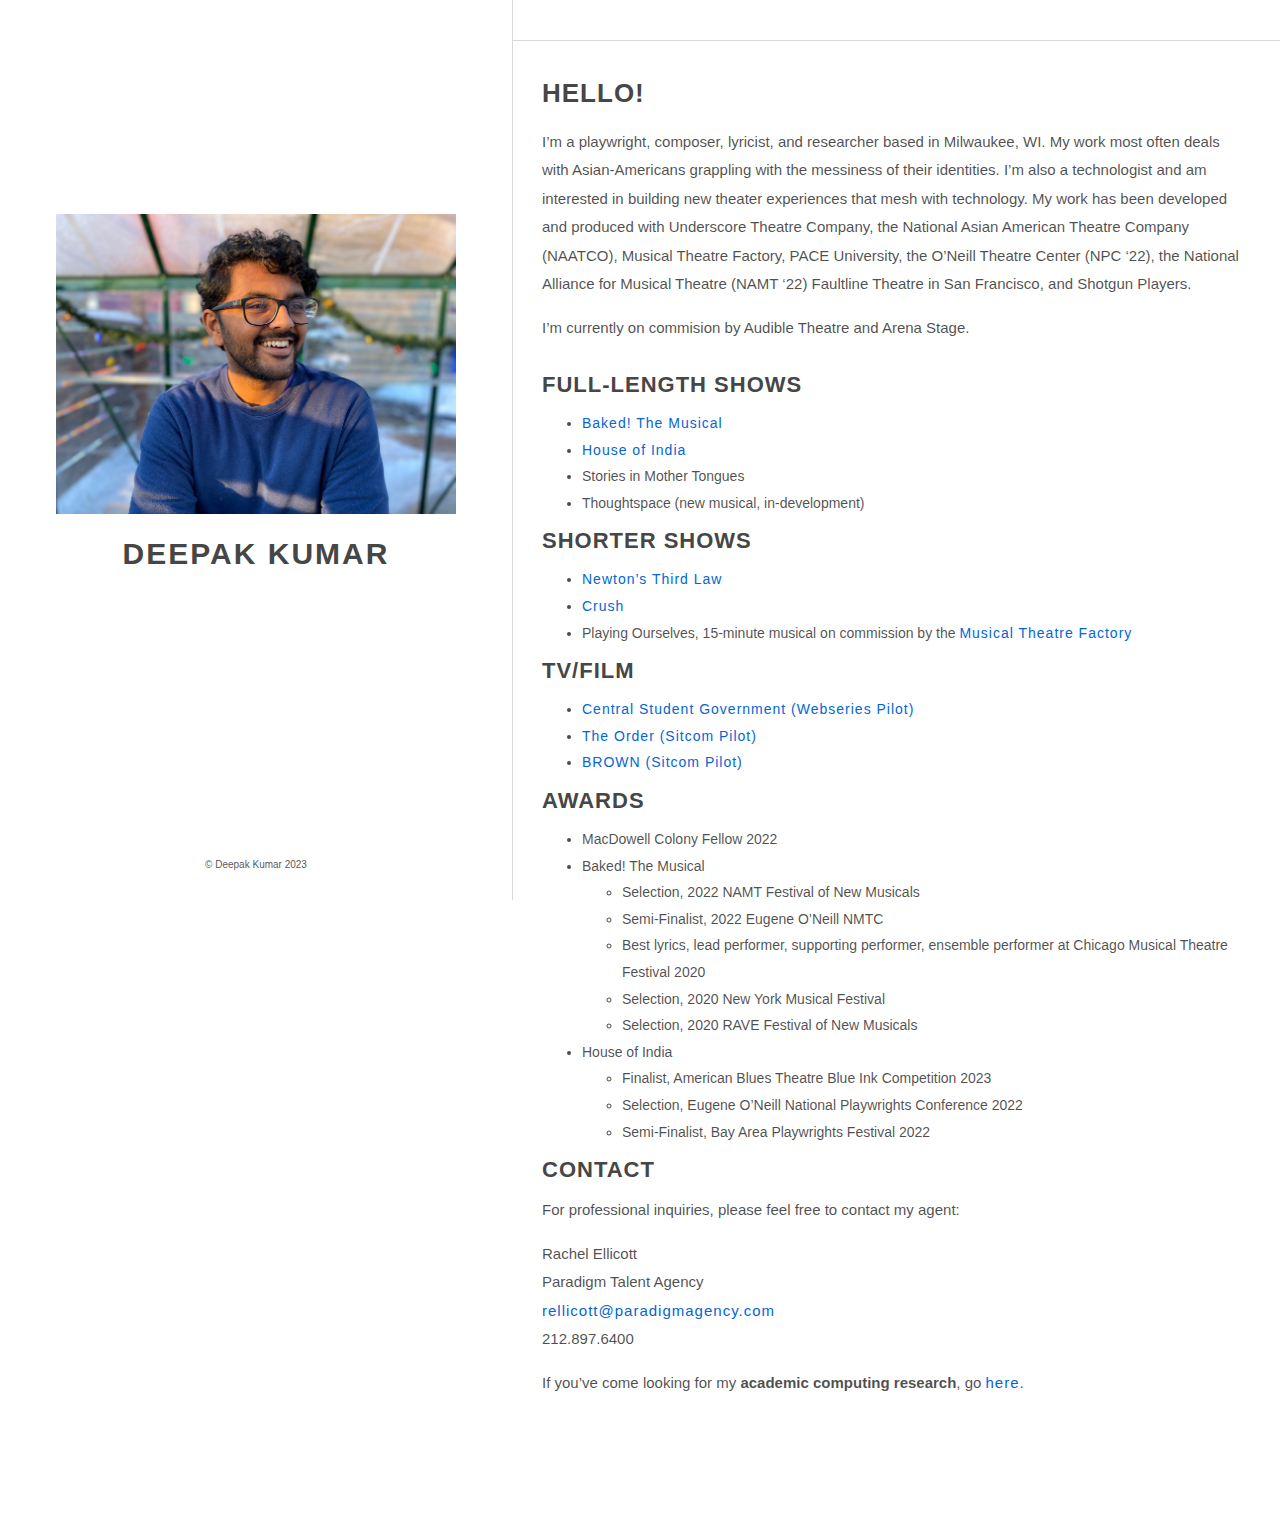
==== index.html @ b716dd4a "Add STORIES" ====
<!DOCTYPE html>
<html
  dir="ltr"
  lang="en"
  data-theme="light"
><head>
  <title>
    
      Deepak Kumar
        |
        About


      


    
  </title>

  
  <meta charset="utf-8" /><meta name="generator" content="Hugo 0.91.2" /><meta name="viewport" content="width=device-width,initial-scale=1,viewport-fit=cover" />
  <meta
    name="description"
    content="
      About me


    "
  />
  
  
  
  <link
    rel="stylesheet"
    href="/css/main.min.5444ed13c8069c62d228b3582c82728d9d31cec4b1fc2265807fa8176093ebf6.css"
    integrity="sha256-VETtE8gGnGLSKLNYLIJyjZ0xzsSx/CJlgH&#43;oF2CT6/Y="
    crossorigin="anonymous"
    type="text/css"
  />
  
  
  <link
    rel="stylesheet"
    href="/css/markupHighlight.min.058b31f17db60602cc415fd63b0427e7932fbf35c70d8e341a4c39385f5f6f3e.css"
    integrity="sha256-BYsx8X22BgLMQV/WOwQn55MvvzXHDY40Gkw5OF9fbz4="
    crossorigin="anonymous"
    type="text/css"
  />
  
  <link
    rel="stylesheet"
    href="https://cdnjs.cloudflare.com/ajax/libs/font-awesome/5.15.1/css/all.min.css"
    integrity="sha512-+4zCK9k+qNFUR5X+cKL9EIR+ZOhtIloNl9GIKS57V1MyNsYpYcUrUeQc9vNfzsWfV28IaLL3i96P9sdNyeRssA=="
    crossorigin="anonymous"
  />
  
  <link rel="shortcut icon" href="/favicon.ico" type="image/x-icon" />
  <link rel="apple-touch-icon" sizes="180x180" href="/apple-touch-icon.png" />
  <link rel="icon" type="image/png" sizes="32x32" href="/favicon-32x32.png" />
  <link rel="icon" type="image/png" sizes="16x16" href="/favicon-16x16.png" />

  <link rel="canonical" href="http://deepakwrites.com/" />

  
  <link rel="alternate" type="application/rss+xml" href="/index.xml" title="Deepak Writes" />


  
  
  
  <script
    type="text/javascript"
    src="/js/anatole-header.min.2a2cd9614b7d007dfbb75e8da19e3a0fa872ceab53c6d000c00b7a0c89b85bfc.js"
    integrity="sha256-KizZYUt9AH37t16NoZ46D6hyzqtTxtAAwAt6DIm4W/w="
    crossorigin="anonymous"
  ></script>

  
    
    
    <script
      type="text/javascript"
      src="/js/anatole-theme-switcher.min.7fd87181cdd7e8413aa64b6867bb32f3a8dc242e684fc7d5bbb9f600dbc2b6eb.js"
      integrity="sha256-f9hxgc3X6EE6pktoZ7sy86jcJC5oT8fVu7n2ANvCtus="
      crossorigin="anonymous"
    ></script>

  
  <meta name="twitter:card" content="summary"/>
<meta name="twitter:title" content="About"/>
<meta name="twitter:description" content="About me"/>



  


  
  <script type="application/ld+json">
    {
      "@context": "http://schema.org",
      "@type": "WebSite",
      "name": "Deepak Writes",
      "url": "http:\/\/deepakwrites.com\/",
      "description": "",
      "thumbnailUrl": "http:\/\/deepakwrites.com\/",
      "license": ""
    }
  </script>



</head>
<body>
    <header><div
  class="page-top 
    .

  "
>
  <a role="button" class="navbar-burger" data-target="navMenu" aria-label="menu" aria-expanded="false">
    <span aria-hidden="true"></span>
    <span aria-hidden="true"></span>
    <span aria-hidden="true"></span>
  </a>
  <nav>
    <ul class="nav__list" id="navMenu">
      <div class="nav__links">
        
        
      </div>
      <ul>
        
        
          <li>
            <a class="theme-switch" title="Switch Theme">
              <i class="fas fa-adjust fa-fw" aria-hidden="true"></i>
            </a>
          </li>

        
      </ul>
    </ul>
  </nav>
</div>
</header>
    <div class="wrapper">
      <aside><div
  class="sidebar
    .

  "
>
  <div class="sidebar__content">
    <div class="logo-title">
      <div class="title">
        <img src="/images/headshot.png" alt="profile picture" />
        <h3 title=""><a href="/">Deepak Kumar</a></h3>
        <div class="description">
          <p></p>
        </div>
      </div>
    </div>
    <ul class="social-links">
      
        <li>
          <a href="https://www.instagram.com/_kumarde" rel="me" aria-label="Instagram" title="Instagram">
            <i class="fab fa-instagram fa-2x" aria-hidden="true"></i>
          </a>
        </li>

      
        <li>
          <a href="https://www.twitter.com/_kumarde" rel="me" aria-label="Twitter" title="Twitter">
            <i class="fab fa-twitter fa-2x" aria-hidden="true"></i>
          </a>
        </li>

      
        <li>
          <a href="https://soundcloud.com/kumarde" rel="me" aria-label="Soundcloud" title="Soundcloud">
            <i class="fab fa-soundcloud fa-2x" aria-hidden="true"></i>
          </a>
        </li>

      
    </ul>
  </div><footer class="footer footer--sidebar">
  <div class="by_farbox">
    <ul class="footer__list">
      <li class="footer__item">
        &copy;
        
          Deepak Kumar
          2023


        
      </li>
      
    </ul>
  </div>
</footer>
  
  <script
    type="text/javascript"
    src="/js/medium-zoom.min.71100d84fab0ad794b8399a66ac810700cc78d703f715dc10af4d7ba7b761362.js"
    integrity="sha256-cRANhPqwrXlLg5mmasgQcAzHjXA/cV3BCvTXunt2E2I="
    crossorigin="anonymous"
  ></script></div>
</aside>
      <main>
        <div class="autopagerize_page_element">
          <div class="content">
  <div
    class="post 
      .

    "
  >
    <div class="post-title post-content">
      <h2> HELLO! </h2> 
<p>I&rsquo;m a playwright, composer, lyricist, and researcher based in Milwaukee, WI.
My work most often deals with Asian-Americans grappling with the messiness of
their identities. I&rsquo;m also a technologist and am interested in building new
theater experiences that mesh with technology. My work has been developed and
produced with Underscore Theatre Company, the National Asian American Theatre
Company (NAATCO), Musical Theatre Factory, PACE University, the O&rsquo;Neill Theatre
Center (NPC &lsquo;22), the National Alliance for Musical Theatre (NAMT &lsquo;22)
Faultline Theatre in San Francisco, and Shotgun Players.</p>
<p>I&rsquo;m currently on commision by Audible Theatre and Arena Stage.</p>
<br>
<h3> FULL-LENGTH SHOWS </h3>
<ul>
<li><a href="https://bakedthemusical.com" target="_blank">Baked! The Musical</a></li>
<li><a href="https://newplayexchange.org/plays/1586609/house-india" target="_blank">House of India</a></li>
<li>Stories in Mother Tongues</li>
<li>Thoughtspace (new musical, in-development)</li>
</ul>
<h3> SHORTER SHOWS </h3>
<ul>
<li><a href="https://newplayexchange.org/plays/911760/newtons-third-law" target="_blank">Newton&rsquo;s Third Law</a></li>
<li><a href="https://newplayexchange.org/plays/879662/crush" target="_blank">Crush</a></li>
<li>Playing Ourselves, 15-minute musical on commission by the <a href="https://mtf.nyc" target="_blank">Musical Theatre Factory</a></li>
</ul>
<h3> TV/FILM </h3>
<ul>
<li><a href="https://www.youtube.com/watch?v=WIfOAzYZO8Q" target="_blank">Central Student Government (Webseries Pilot) </a></li>
<li><a href="https://kumarde.com/scripts/the_order.pdf" target="_blank"> The Order (Sitcom Pilot) </a></li>
<li><a href="https://kumarde.com/scripts/brown.pdf" target="_blank"> BROWN (Sitcom Pilot) </a></li>
</ul>
<h3> AWARDS </h3>
<ul>
<li>MacDowell Colony Fellow 2022</li>
<li>Baked! The Musical
<ul>
<li>Selection, 2022 NAMT Festival of New Musicals</li>
<li>Semi-Finalist, 2022 Eugene O&rsquo;Neill NMTC</li>
<li>Best lyrics, lead performer, supporting performer, ensemble performer at Chicago Musical Theatre Festival 2020</li>
<li>Selection, 2020 New York Musical Festival</li>
<li>Selection, 2020 RAVE Festival of New Musicals</li>
</ul>
</li>
<li>House of India
<ul>
<li>Finalist, American Blues Theatre Blue Ink Competition 2023</li>
<li>Selection, Eugene O&rsquo;Neill National Playwrights Conference 2022</li>
<li>Semi-Finalist, Bay Area Playwrights Festival 2022</li>
</ul>
</li>
</ul>
<h3> CONTACT </h3>
<p>For professional inquiries, please feel free to contact my agent:</p>
<p>Rachel Ellicott
<br>
Paradigm Talent Agency
<br>
<a href="mailto:rellicott@paradigmagency.com">rellicott@paradigmagency.com</a>
<br>
212.897.6400</p>
<p>If you&rsquo;ve come looking for my <b>academic computing research</b>, go <a href="https://kumarde.com" target="_blank">here.</a></p>

    </div>

    
  </div>

  

  
  
  <div class="pagination">
    

  </div>


          </div>
        </div>
      </main>
    </div><footer class="footer footer--base">
  <div class="by_farbox">
    <ul class="footer__list">
      <li class="footer__item">
        &copy;
        
          Deepak Kumar
          2023


        
      </li>
      
    </ul>
  </div>
</footer>
  
  <script
    type="text/javascript"
    src="/js/medium-zoom.min.71100d84fab0ad794b8399a66ac810700cc78d703f715dc10af4d7ba7b761362.js"
    integrity="sha256-cRANhPqwrXlLg5mmasgQcAzHjXA/cV3BCvTXunt2E2I="
    crossorigin="anonymous"
  ></script></body>
</html>
---- css/main.min.5444ed13c8069c62d228b3582c82728d9d31cec4b1fc2265807fa8176093ebf6.css ----
@charset "UTF-8";:root{--bg-color:#fff;--secondary-bg-color:#eeeeee;--heading-color:#464646;--body-color:rgba(0, 0, 0, 0.7);--post-color:rgba(0, 0, 0, 0.44);--border-color:rgba(0, 0, 0, 0.15);--form-border-color:#9f9f9f;--form-button-hover-border-color:#000;--pre-bg-color:#f9f9fd;--nav-text-color:#5a5a5a;--tag-color:#424242;--blockquote-text-color:#858585;--blockquote-border-color:#dfe2e5;--link-color:#0366d7;--warning-alert-color:#ffc107;--thumbnail-height:15em;scroll-padding-top:100px;--body-max-width:1920px;--sidebar-ratio:calc(1 - var(--content-ratio));--content-max-width:calc(var(--body-max-width) * var(--content-ratio));--sidebar-max-width:calc(var(--body-max-width) - var(--content-max-width));--content-width:calc(var(--content-ratio) * 100%);--sidebar-width:calc(var(--sidebar-ratio) * 100%);--content-ratio:0.6}html[data-theme=dark]{--bg-color:#010408;--secondary-bg-color:rgb(56, 56, 56);--heading-color:#c9d1d9;--body-color:rgb(169, 169, 179);--post-color:rgba(0, 0, 0, 0.44);--border-color:#30363d;--form-border-color:rgb(169, 169, 179);--form-button-hover-border-color:#fff;--pre-bg-color:rgb(33, 33, 45);--nav-text-color:rgb(191, 191, 191);--tag-color:rgb(191, 191, 191);--blockquote-text-color:#808080;--blockquote-border-color:#424242;--link-color:#58a6fe;--warning-alert-color:#4d00c9c7}html{background-color:var(--bg-color);-webkit-font-smoothing:antialiased;font-size:62.5%}body{color:var(--body-color);font-family:pinghei,pingfang sc,helvetica neue,work sans,hiragino sans gb,sans-serif;font-size:1.5rem;width:100%;margin:0 auto;background-color:var(--bg-color)}p{line-height:1.9em;font-weight:400;font-size:1.5rem}a{text-decoration:none;color:var(--link-color)}blockquote{padding:0 1em;border-left:.25em solid var(--blockquote-border-color);color:var(--blockquote-text-color)}.category{padding:4px 6px;border-radius:3px;color:var(--tag-color)!important;background-color:var(--secondary-bg-color);border:1px solid var(--border-color)}.tag::before{content:'#';opacity:.5}.tag,.category{display:inline-block;font-size:1.5rem;line-height:1;margin:5px 8px 5px 0}pre{background-color:var(--pre-bg-color);padding:5px;display:block;overflow-x:auto}.info i{opacity:.5;margin-right:5px}a:link,a:visited{opacity:1}a:hover,a:active{color:var(--link-color)}.animated{transition:top .8s linear;-webkit-animation-duration:1s;-moz-animation-duration:1s;-ms-animation-duration:1s;-o-animation-duration:1s;animation-duration:1s}.animated.hinge{-webkit-animation-duration:1s;-moz-animation-duration:1s;-ms-animation-duration:1s;-o-animation-duration:1s;animation-duration:1s}@-webkit-keyframes fadeInDown{0%{-webkit-transform:translateY(-20px)}100%{-webkit-transform:translateY(0)}}@-moz-keyframes fadeInDown{0%{-moz-transform:translateY(-20px)}100%{-moz-transform:translateY(0)}}@-o-keyframes fadeInDown{0%{-o-transform:translateY(-20px)}100%{-o-transform:translateY(0)}}@keyframes fadeInDown{0%{transform:translateY(-20px)}100%{transform:translateY(0)}}.fadeInDown{-webkit-animation-name:fadeInDown;-moz-animation-name:fadeInDown;-o-animation-name:fadeInDown;animation-name:fadeInDown}.nav__list{margin:0}main{width:var(--content-width)}.content{height:auto;margin-top:80px}header{width:var(--content-width);position:fixed;right:0;z-index:3;background-color:var(--bg-color)}header .nav__list{list-style:none;padding:20px 30px;font-size:1.2rem}header .nav__list li{position:relative;display:initial}header .nav__list a{color:var(--nav-text-color)}header .nav__list a:hover{color:#2660ab}header .nav__list a.current{color:var(--nav-text-color);padding-bottom:22px;border-bottom:1px solid var(--nav-text-color)}.theme-switch{margin-top:-5px;color:var(--nav-text-color);font-size:1.75rem}header .information{float:right;padding-top:12px;padding-right:20px}header .information .avatar{float:right}header .information .avatar img{width:32px;height:32px;border-radius:300px}header .information .back_btn{float:left;padding-top:5px;margin-right:-10px}header .information .back_btn li{display:initial;padding-right:40px}aside{width:var(--sidebar-width)}.sl-nav{margin:0;padding:0;list-style:none;position:relative;display:inline-block;padding-right:20px}.sl-nav li label{cursor:pointer}.sl-nav li .dropdown{display:none;position:absolute;top:29px;right:-15px;background:var(--pre-bg-color);border-color:var(--border-color);padding-left:0;padding-top:0;z-index:1;border-radius:5px;box-shadow:0 0 20px rgba(0,0,0,.2)}#languagepicker:checked~.dropdown{display:block}.sl-nav li .dropdown li{position:relative;text-align:left;background:0 0;padding:12px;z-index:2;color:#3c3c3c;display:block}.sl-nav li .dropdown li span{white-space:nowrap}.sl-nav li .dropdown li span.active{color:var(--tag-color)}#languagepicker:checked~.triangle{position:absolute;top:15px;right:-10px;z-index:10;height:14px;overflow:hidden;width:30px;background:0 0}#languagepicker:checked~.triangle:after{content:'';display:block;z-index:20;width:15px;transform:rotate(45deg)translateY(0)translatex(10px);height:15px;background:var(--pre-bg-color);border-radius:2px 0 0 0;border-color:var(--border-color);box-shadow:0 0 20px rgba(0,0,0,.2);float:left;display:block}.sidebar{-webkit-background-size:cover;background-size:cover;background-color:var(--bg-color);height:100%;left:0;z-index:4;border-right:1px solid var(--border-color)}.sidebar .logo-title{top:40%;text-align:center}.sidebar .logo-title .description{font-size:1.4rem;margin:0 1em}.sidebar .logo-title .logo{margin:0 auto}.sidebar .logo-title .title img{height:300px}.sidebar .logo-title .title h3{text-transform:uppercase;font-size:2.2rem;font-weight:700;letter-spacing:2px;line-height:1;margin:1em}.sidebar .logo-title .title a{text-decoration:none;color:var(--heading-color);font-size:3rem;font-weight:700}.sidebar .social-links{list-style:none;padding:0;font-size:1.4rem;text-align:center}.sidebar .social-links i{margin-right:3px}.sidebar .social-links li{display:inline;padding:0 4px;line-height:0}.sidebar .social-links a{color:var(--heading-color)}.sidebar .social-links a:hover{color:#2660ab}.post{background-color:var(--bg-color);margin:30px}.post .post-title h1{text-transform:uppercase;font-size:3em;letter-spacing:1px;line-height:1}.post .post-title h2{text-transform:uppercase;letter-spacing:1px;font-size:2.6rem;line-height:1;font-weight:600;color:var(--heading-color)}.post .post-title h3{text-transform:uppercase;letter-spacing:1px;line-height:1;font-weight:600;color:var(--heading-color);font-size:2.2rem;margin:0}.post .post-title a{text-decoration:none;letter-spacing:1px;color:var(--heading-color)}.post .post-title a:hover{text-decoration:underline}.post .post-content a{text-decoration:none;letter-spacing:1px;color:var(--link-color);overflow-wrap:break-word;word-wrap:break-word}.post .post-content a:hover{color:var(--link-color)}.post .post-content h3{font-size:2.2rem;font-weight:600}.post .post-content h4{font-size:1.6rem}.post .post-content img{max-width:100%}.post .post-content ul{line-height:1.9em;font-weight:400;font-size:1.4rem}.post .post-content ol{line-height:1.9em;font-weight:400;font-size:1.4rem}.post .post-footer{padding:0 0 10px;border-bottom:1px solid var(--border-color)}.post .post-footer .meta{max-width:100%;display:flex;color:#bbb}.post .post-footer .meta .info{float:left;font-size:1.2rem;margin-bottom:1em;color:var(--body-color)}.post .post-footer .info .separator a{margin-right:.2em}.post .post-footer .meta .info .date{margin-right:10px;margin-left:5px}.post figure{max-width:100%;height:auto;margin:0;text-align:center}.post figure.right{float:right;margin-left:1.5em;max-width:50%}.post figure.left{float:left;margin-right:1.5em;max-width:50%}.post figure.big{max-width:100vw}.info{margin:1em}.info span{margin-right:.5em}.post .post-footer .meta a{text-decoration:none;color:var(--body-color)}.post .post-footer .meta a:hover{color:#2660ab}.post .post-footer .meta i{margin-right:6px}.post .post-footer .tags{padding-bottom:15px;font-size:1.3rem}.post .post-footer .tags ul{list-style-type:none;display:inline;margin:0;padding:0}.post .post-footer .tags ul li{list-style-type:none;margin:0;padding-right:5px;display:inline}.post .post-footer .tags a{text-decoration:none;color:var(--post-color);font-weight:400}.post .post-footer .tags a:hover{text-decoration:none}.post .post-thumbnail{width:100%;padding-bottom:1em;box-shadow:#000;border-radius:.5em;overflow:hidden;transition:box-shadow .3s ease}.post .post-thumbnail img{width:100%;height:var(--thumbnail-height);object-fit:cover;border:1px solid var(--border-color);border-bottom:0}.pagination{margin:30px;padding:0 0 56px;text-align:center;font-size:1.4rem}.pagination ul{list-style:none;margin:0;padding:0;height:13px}.pagination ul li{margin:0 2px;display:inline;line-height:1}.pagination ul li a{text-decoration:none;color:var(--body-color)}.pagination .pre{float:left}.pagination .next{float:right}.like-reblog-buttons{float:right}.like-button{float:right;padding:0 0 0 10px}.reblog-button{float:right;padding:0}#install-btn{position:fixed;bottom:0;right:6px}#disqus_thread{margin:30px;border-bottom:1px solid var(--border-color)}.footer{clear:both;text-align:center;font-size:1rem;margin:0 auto;bottom:0;width:100%;padding-bottom:20px;flex:0;position:relative}.footer a{color:#a6a6a6}.footer a:hover{color:#2660ab}.footer__list{list-style:none;padding:0;display:flex;justify-content:center}.footer__item:not(:first-of-type)::before{content:'\00B7';padding:4px}.archive{width:100%}.list-with-title{font-size:1.4rem;margin:30px;padding:0}.list-with-title li{list-style-type:none;padding:0}.list-with-title .listing-title{font-size:2.4rem;color:#666;font-weight:600;line-height:2.2em}.list-with-title .listing{padding:0}.list-with-title .listing .listing-post{padding-bottom:5px}.list-with-title .listing .listing-post .post-time{float:right;display:inline-block;max-width:10%;text-align:right;color:#c5c5c5}.list-with-title .listing .listing-post a{color:#8f8f8f;width:90%;display:inline-block}.list-with-title .listing .listing-post a:hover{color:#2660ab}.share{margin:0 30px;display:inline-flex}.evernote{width:32px;height:32px;border-radius:300px;background-color:#3e3e3e;margin-right:5px}.evernote a{color:#fff;padding:11px;font-size:1.2rem}.evernote a:hover{color:#ed6243;padding:11px}.weibo{width:32px;height:32px;border-radius:300px;background-color:#ed6243;margin-right:5px}.weibo a{color:#fff;padding:9px}.weibo a:hover{color:#bd4226}.twitter{width:32px;height:32px;border-radius:300px;background-color:#59c0fd;margin-right:5px}.twitter a{color:#fff;padding:9px}.twitter a:hover{color:#4b9ece}.about{margin:30px}.about h3{font-size:2.2rem}.links{margin:30px}.links h3{font-size:2.2rem}.links a{cursor:pointer}.comment-count{color:#666}.tab-community{color:#666}.read_more{font-size:1.4rem}.back-button{padding-top:30px;max-width:100px;padding-left:40px;float:left}#fb_comments_container{margin:30px}.utterances{max-width:unset}a.btn{color:#868686;font-weight:400}.btn{display:inline-block;position:relative;outline:0;color:var(--post-color);background:0 0;font-size:1.4rem;text-align:center;text-decoration:none;cursor:pointer;border:1px solid var(--border-color);white-space:nowrap;font-weight:400;font-style:normal;border-radius:999em;padding:10px}.btn:hover{display:inline-block;position:relative;outline:0;color:#464545;background:0 0;font-size:1.4rem;text-align:center;text-decoration:none;cursor:pointer;border:1px solid #464545;white-space:nowrap;font-weight:400;font-style:normal;border-radius:999em}[role=back]{padding:.5em 1.25em;line-height:1.666em}[role=home]{padding:.5em 1.25em;line-height:1.666em}[role=navigation]{padding:.5em 1.25em;line-height:1.666em}[role=tags]{padding:6px 12px}.cta{padding-bottom:1em}.box-wrapper{padding:48px;position:relative;z-index:0}.box-image{display:block;background-color:#fff;position:relative;z-index:1;overflow:hidden}.box-image img{min-width:100%;box-shadow:#000;overflow:hidden;transition:box-shadow .3s ease;object-fit:cover;border-bottom:0;display:block}.box-image--right,.box-image--left{margin-right:auto;margin-left:auto;width:calc(100% - 64px);background-color:var(--bg-color);max-width:400px;z-index:-1}.box{background-color:var(--bg-color);padding:32px}.box--left,.box--right{margin-top:-24px}.menu{float:right;padding-top:30px}.menu .btn-down{margin:0}.menu .btn-down li{list-style:none;width:100px}.menu .btn-down li a{display:inline-block;position:relative;padding:.5em 1.25em;outline:0;color:var(--post-color);background:0 0;font-size:1.4rem;text-align:center;text-decoration:none;cursor:pointer;border:1px solid var(--border-color);white-space:nowrap;font-weight:400;font-style:normal;border-radius:999em;margin-top:5px}.menu .btn-down li a:hover{position:relative;padding:.5em 1.25em;outline:0;color:#fff;background:#3cbd10;font-size:1.4rem;text-align:center;text-decoration:none;cursor:pointer;border:1px solid rgba(0,0,0,.15);white-space:nowrap;font-weight:400;font-style:normal;border-radius:999em;margin-top:5px}.menu .btn-down div{position:absolute;visibility:hidden;width:100px;float:right}.page_404{text-align:center;padding-top:50px}.navbar-burger{display:none}#TableOfContents{display:block;background:0 0}#TableOfContents ul{list-style:none;line-height:1.9em;margin:0}#TableOfContents>ul{padding-left:0}#TableOfContents li a{display:inherit;color:var(--link-color)}#TableOfContents li a:hover{display:inherit}.alert{padding:1rem;border-radius:1 px;border-style:solid;border-color:var(--warning-alert-color);border-radius:.25rem;border-width:2px}.alert #indicator{background-color:var(--warning-alert-color);display:inline-block;border-radius:9999px;padding:.5rem;height:1.5rem;width:2.5rem;height:2.5rem;text-align:center;color:var(--body-color);font-weight:800;margin-right:.75rem}@media screen and (min-width:961px),print{header{border-bottom:1px solid var(--border-color)}.nav__links li:not(:last-of-type){padding-right:20px}.sidebar{height:100vh;display:flex;flex-direction:column;position:fixed;width:var(--sidebar-width)}.sidebar__content{display:flex;flex-direction:column;justify-content:center;flex-grow:1}.navbar{display:flex;flex-direction:column;justify-content:space-between}.nav__list{display:flex;flex:1;justify-content:space-between;align-items:center;min-height:0}.wrapper{display:flex}.footer--base{display:none}.box{padding:48px;box-shadow:0 0 48px var(--border-color);background-color:#fff;border-radius:.5em}.box-wrapper::before{border:1px solid var(--border-color);content:'';z-index:-1;position:absolute;top:10%;left:10%;bottom:10%;right:10%;background:0 0;border-radius:.5em}.box-image--right,.box-image--left{width:60%;object-fit:contain;max-width:none}.box-image--right{margin-right:0;margin-left:auto;border-top-right-radius:.5em;border-top-left-radius:.5em;border-bottom-right-radius:.5em}.box-image--left{margin-right:auto;margin-left:0;border-top-left-radius:.5em;border-top-right-radius:.5em;border-bottom-left-radius:.5em}.box--left,.box--right{width:60%;margin-top:-48px;z-index:3;background:var(--blockquote-border-color)}.box--right{margin-left:auto}}@media screen and (max-width:960px){aside{width:100%}.sidebar{width:100%;border-right:none;z-index:1;height:auto;min-height:auto}.sidebar .logo-title{padding-top:120px}.sidebar .logo-title .title img{height:100px}.sidebar .logo-title .title h3{font-size:2.2rem}header{width:100%}.post-title h3{line-height:1.6}main{width:100%}.content{z-index:2}.post figure.right{float:unset;max-width:100%;margin:0}.post figure.left{float:unset;max-width:100%;margin:0}.footer--sidebar{display:none}.share{display:grid}nav{display:none}header .nav__list{background-color:var(--secondary-bg-color);box-shadow:0 8px 16px rgba(10,10,10,.1);padding:.5rem 0;width:100%;margin-top:0}header nav.is-active{display:block}header .nav__list li{display:block;flex-grow:0;flex-shrink:0;line-height:2.5;padding:.5rem .75rem;position:relative;text-transform:uppercase;text-align:center;font-size:1.6rem}header .nav__list ul{padding:inherit}header .nav__list a.current{border-bottom:none}.navbar-burger{cursor:pointer;display:block;height:3.25rem;position:relative;width:3.25rem;margin-left:auto}.navbar-burger span{background-color:var(--heading-color);display:block;height:1px;left:calc(50% - 8px);position:absolute;transform-origin:center;transition-duration:86ms;transition-property:background-color,opacity,transform;transition-timing-function:ease-out;width:16px}.navbar-burger span:nth-child(1){top:calc(50% - 6px)}.navbar-burger span:nth-child(2){top:calc(50% - 1px)}.navbar-burger span:nth-child(3){top:calc(50% + 4px)}.list-with-title .listing .listing-post .post-time{max-width:20%}.list-with-title .listing .listing-post a{width:80%}.box--right,.box--left{border-bottom:1px solid var(--border-color)}.box-image--left,.box-image--right{padding:32px 32px 0;max-width:inherit}.box-wrapper{padding-left:0;padding-right:0;padding-bottom:0;padding-top:48px}.triangle{display:none}.sl-nav{padding-right:inherit}.sl-nav li .dropdown{right:inherit;position:relative;top:inherit;padding-right:0;background:0 0;border-color:inherit;box-shadow:none}.sl-nav li .dropdown li{text-align:center;padding:.5rem .75rem}.sl-nav li .dropdown li span{padding-left:initial}}.medium-zoom-overlay{position:fixed;top:0;right:0;bottom:0;left:0;opacity:0;transition:opacity 300ms;will-change:opacity;background:var(--bg-color)}.medium-zoom--opened .medium-zoom-overlay{cursor:pointer;cursor:zoom-out;opacity:1}.medium-zoom-image{cursor:pointer;cursor:zoom-in;transition:transform 300ms cubic-bezier(.2,0,.2,1)!important;z-index:100}.medium-zoom-image--hidden{visibility:hidden}.medium-zoom-image--opened{position:relative;cursor:pointer;cursor:zoom-out;will-change:transform}@media print{header{display:none}}.contact-form{margin-top:30px}.form-style{width:100%}.form-style ul{padding:0;margin:0;list-style:none}.form-style ul li{display:block;margin-bottom:10px;min-height:35px}.form-style ul li .field-style{box-sizing:border-box;-webkit-box-sizing:border-box;-moz-box-sizing:border-box;font-size:1.4rem;padding:8px;outline:none;background-color:var(--bg-color);border:1px solid var(--form-border-color);color:var(--body-color);font-family:inherit}.form-style ul li .field-style:focus{box-shadow:0 0 5px;border:1px solid}.form-style ul li .field-split{width:49%}.form-style ul li .field-full{width:100%}.form-style ul li input.align-left{float:left}.form-style ul li input.align-right{float:right}.form-style ul li textarea{background-color:var(--bg-color);border:1px solid var(--form-border-color);color:var(--body-color);width:100%;height:auto}.form-style ul li input[type=button],.form-style ul li input[type=submit]{background-color:var(--bg-color);border:1px solid var(--form-border-color);display:inline-block;cursor:pointer;color:var(--body-color);text-decoration:none;width:100%}.form-style ul li input[type=button]:hover,.form-style ul li input[type=submit]:hover{background-color:var(--bg-color);border:1px solid var(--form-button-hover-border-color)}
---- css/markupHighlight.min.058b31f17db60602cc415fd63b0427e7932fbf35c70d8e341a4c39385f5f6f3e.css ----
:root{--chr-def-color:#272822;--chr-def-bg-color:#fafafa;--chr-err-color:#960050;--chr-err-bg-color:#960050;--chr-hl-bg-color:#ffffcc;--chr-lnt-color:#7f7f7f;--chr-ln-color:#7f7f7f;--chr-k-color:#00a8c8;--chr-kc-color:#00a8c8;--chr-kd-color:#00a8c8;--chr-kn-color:#f92672;--chr-kp-color:#00a8c8;--chr-kr-color:#00a8c8;--chr-kt-color:#00a8c8;--chr-na-color:#75af00;--chr-bp-color:#111111;--chr-nc-color:#75af00;--chr-no-color:#00a8c8;--chr-nd-color:#75af00;--chr-ni-color:#111111;--chr-ne-color:#75af00;--chr-nf-color:#75af00;--chr-fm-color:#111111;--chr-nl-color:#111111;--chr-nx-color:#75af00;--chr-py-color:#111111;--chr-nt-color:#f92672;--chr-vc-color:#111111;--chr-vg-color:#111111;--chr-vi-color:#111111;--chr-vm-color:#111111;--chr-l-color:#ae81ff;--chr-ld-color:#d88200;--chr-s-color:#d88200;--chr-sa-color:#d88200;--chr-sb-color:#d88200;--chr-sc-color:#d88200;--chr-dl-color:#d88200;--chr-sd-color:#d88200;--chr-s2-color:#d88200;--chr-se-color:#8045ff;--chr-sh-color:#d88200;--chr-si-color:#d88200;--chr-sx-color:#d88200;--chr-sr-color:#d88200;--chr-s1-color:#d88200;--chr-ss-color:#d88200;--chr-m-color:#ae81ff;--chr-mb-color:#ae81ff;--chr-mf-color:#ae81ff;--chr-mh-color:#ae81ff;--chr-mi-color:#ae81ff;--chr-il-color:#ae81ff;--chr-mo-color:#ae81ff;--chr-o-color:#f92672;--chr-ow-color:#f92672;--chr-p-color:#111111;--chr-c-color:#75715e;--chr-ch-color:#75715e;--chr-cm-color:#75715e;--chr-c1-color:#75715e;--chr-cs-color:#75715e;--chr-cp-color:#75715e;--chr-cpf-color:#75715e}html[data-theme=dark]{--chr-def-color:#f8f8f2;--chr-def-bg-color:#272822;--chr-err-color:#960050;--chr-err-bg-color:#1e0010;--chr-hl-bg-color:#ffffcc;--chr-lnt-color:#7f7f7f;--chr-ln-color:#7f7f7f;--chr-k-color:#66d9ef;--chr-kc-color:#66d9ef;--chr-kd-color:#66d9ef;--chr-kn-color:#f92672;--chr-kp-color:#66d9ef;--chr-kr-color:#66d9ef;--chr-kt-color:#66d9ef;--chr-na-color:#a6e22e;--chr-nc-color:#a6e22e;--chr-no-color:#66d9ef;--chr-nd-color:#a6e22e;--chr-ne-color:#a6e22e;--chr-nf-color:#a6e22e;--chr-nx-color:#a6e22e;--chr-nt-color:#f92672;--chr-l-color:#ae81ff;--chr-ld-color:#e6db74;--chr-s-color:#e6db74;--chr-sa-color:#e6db74;--chr-sb-color:#e6db74;--chr-sc-color:#e6db74;--chr-dl-color:#e6db74;--chr-sd-color:#e6db74;--chr-s2-color:#e6db74;--chr-se-color:#ae81ff;--chr-sh-color:#e6db74;--chr-si-color:#e6db74;--chr-sx-color:#e6db74;--chr-sr-color:#e6db74;--chr-s1-color:#e6db74;--chr-ss-color:#e6db74;--chr-m-color:#ae81ff;--chr-mb-color:#ae81ff;--chr-mf-color:#ae81ff;--chr-mh-color:#ae81ff;--chr-mi-color:#ae81ff;--chr-il-color:#ae81ff;--chr-mo-color:#ae81ff;--chr-o-color:#f92672;--chr-ow-color:#f92672;--chr-p-color:#f8f8f2;--chr-c-color:#75715e;--chr-ch-color:#75715e;--chr-cm-color:#75715e;--chr-c1-color:#75715e;--chr-cs-color:#75715e;--chr-cp-color:#75715e;--chr-cpf-color:#75715e;--chr-gd-color:#f92672;--chr-gi-color:#a6e22e;--chr-gu-color:#75715e}.chroma{direction:ltr;color:var(--chr-def-color);background-color:var(--chr-def-bg-color)}.chroma .x{}.chroma .err{color:var(--chr-err-color);background-color:var(--chr-err-bg-color)}.chroma .lntd{vertical-align:top;padding:0;margin:0;border:0}.chroma .lntable{border-spacing:0;padding:0;margin:0;border:0;width:auto;overflow:auto;display:block}.chroma .hl{display:block;width:100%;background-color:var(--chr-hl-bg-color)}.chroma .lnt{margin-right:.4em;padding:0 .4em;color:var(--chr-lnt-color)}.chroma .ln{margin-right:.4em;padding:0 .4em;color:var(--chr-ln-color)}.chroma .k{color:var(--chr-k-color)}.chroma .kc{color:var(--chr-kc-color)}.chroma .kd{color:var(--chr-kd-color)}.chroma .kn{color:var(--chr-kn-color)}.chroma .kp{color:var(--chr-kp-color)}.chroma .kr{color:var(--chr-kr-color)}.chroma .kt{color:var(--chr-kt-color)}.chroma .n{color:var(--chr-n-color)}.chroma .na{color:var(--chr-na-color)}.chroma .nb{color:var(--chr-nb-color)}.chroma .bp{color:var(--chr-bp-color)}.chroma .nc{color:var(--chr-nc-color)}.chroma .no{color:var(--chr-no-color)}.chroma .nd{color:var(--chr-nd-color)}.chroma .ni{color:var(--chr-ni-color)}.chroma .ne{color:var(--chr-ne-color)}.chroma .nf{color:var(--chr-nf-color)}.chroma .fm{color:var(--chr-fm-color)}.chroma .nl{color:var(--chr-nl-color)}.chroma .nn{color:var(--chr-nn-color)}.chroma .nx{color:var(--chr-nx-color)}.chroma .py{color:var(--chr-py-color)}.chroma .nt{color:var(--chr-nt-color)}.chroma .nv{color:var(--chr-nv-color)}.chroma .vc{color:var(--chr-vc-color)}.chroma .vg{color:var(--chr-vg-color)}.chroma .vi{color:var(--chr-vi-color)}.chroma .vm{color:var(--chr-vm-color)}.chroma .l{color:var(--chr-l-color)}.chroma .ld{color:var(--chr-ld-color)}.chroma .s{color:var(--chr-s-color)}.chroma .sa{color:var(--chr-sa-color)}.chroma .sb{color:var(--chr-sb-color)}.chroma .sc{color:var(--chr-sc-color)}.chroma .dl{color:var(--chr-dl-color)}.chroma .sd{color:var(--chr-sd-color)}.chroma .s2{color:var(--chr-s2-color)}.chroma .se{color:var(--chr-se-color)}.chroma .sh{color:var(--chr-sh-color)}.chroma .si{color:var(--chr-si-color)}.chroma .sx{color:var(--chr-sx-color)}.chroma .sr{color:var(--chr-sr-color)}.chroma .s1{color:var(--chr-s1-color)}.chroma .ss{color:var(--chr-ss-color)}.chroma .m{color:var(--chr-m-color)}.chroma .mb{color:var(--chr-mb-color)}.chroma .mf{color:var(--chr-mf-color)}.chroma .mh{color:var(--chr-mh-color)}.chroma .mi{color:var(--chr-mi-color)}.chroma .il{color:var(--chr-il-color)}.chroma .mo{color:var(--chr-mo-color)}.chroma .o{color:var(--chr-o-color)}.chroma .ow{color:var(--chr-ow-color)}.chroma .p{color:var(--chr-p-color)}.chroma .c{color:var(--chr-c-color)}.chroma .ch{color:var(--chr-ch-color)}.chroma .cm{color:var(--chr-cm-color)}.chroma .c1{color:var(--chr-c1-color)}.chroma .cs{color:var(--chr-cs-color)}.chroma .cp{color:var(--chr-cp-color)}.chroma .cpf{color:var(--chr-cpf-color)}.chroma .g{}.chroma .gd{}.chroma .ge{font-style:italic}.chroma .gr{}.chroma .gh{}.chroma .gi{}.chroma .go{}.chroma .gp{}.chroma .gs{font-weight:700}.chroma .gu{}.chroma .gt{}.chroma .gl{}.chroma .w{}
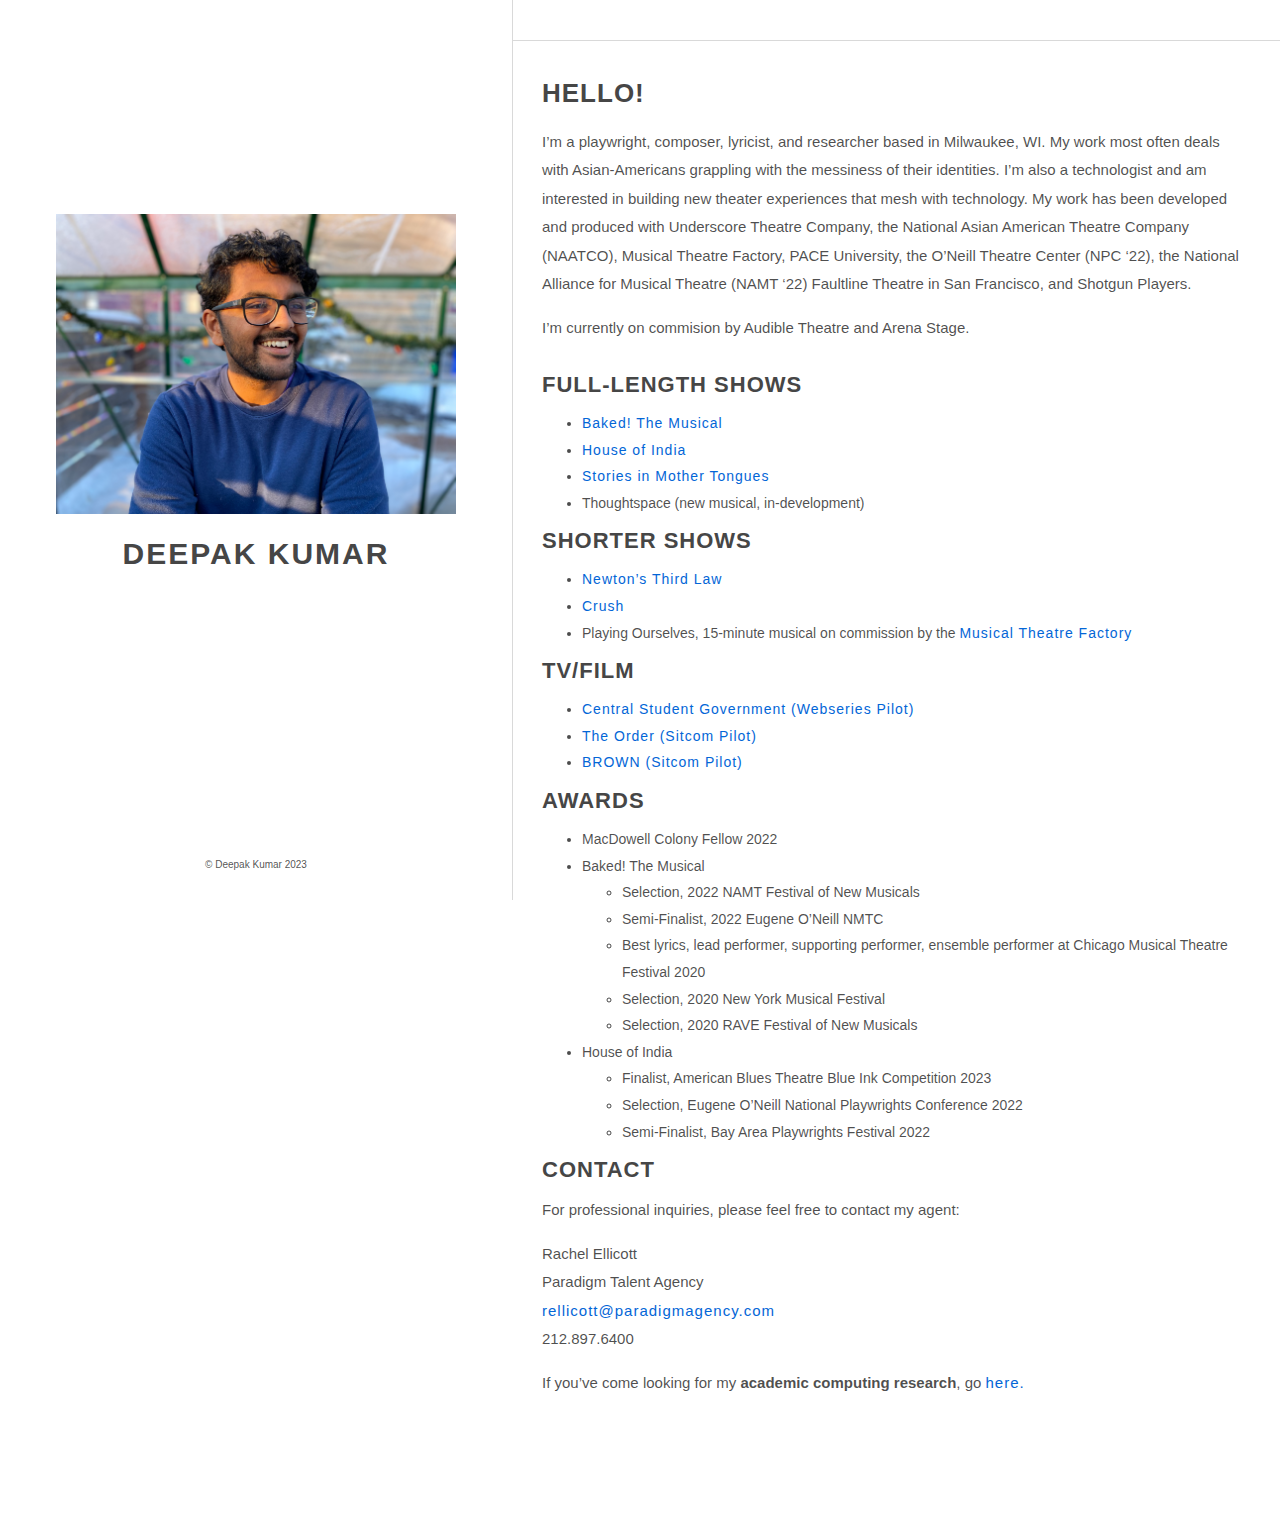
==== commit 569bf78d: "Update index" ====
--- a/index.html
+++ b/index.html
@@ -234,7 +234,7 @@
 <ul>
 <li><a href="https://bakedthemusical.com" target="_blank">Baked! The Musical</a></li>
 <li><a href="https://newplayexchange.org/plays/1586609/house-india" target="_blank">House of India</a></li>
-<li>Stories in Mother Tongues</li>
+<li><a href="https://newplayexchange.org/plays/3053931/stories-mother-tongues" target="_blank">Stories in Mother Tongues</a></li>
 <li>Thoughtspace (new musical, in-development)</li>
 </ul>
 <h3> SHORTER SHOWS </h3>
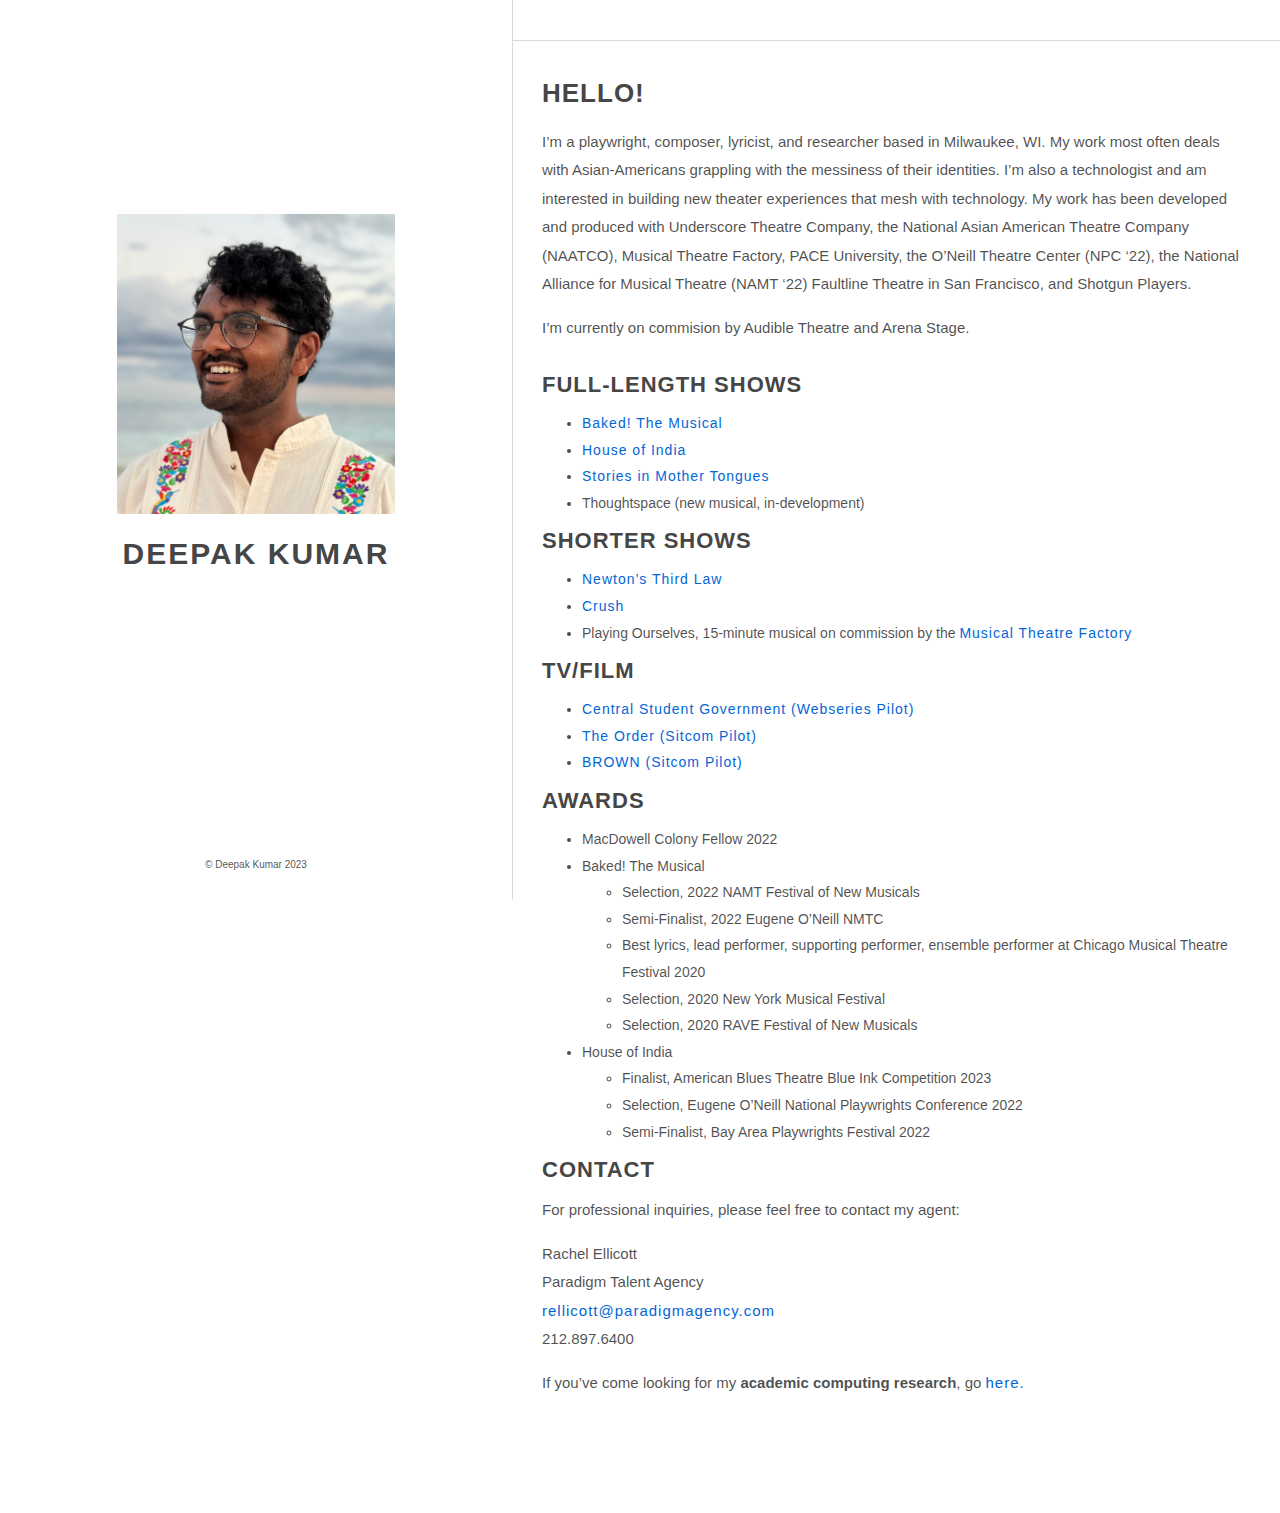
==== commit 63d61ff5: "New headshot" ====
--- a/index.html
+++ b/index.html
@@ -154,7 +154,7 @@
   <div class="sidebar__content">
     <div class="logo-title">
       <div class="title">
-        <img src="/images/headshot.png" alt="profile picture" />
+        <img src="/images/2023_hs_option_1.jpg" alt="profile picture" />
         <h3 title=""><a href="/">Deepak Kumar</a></h3>
         <div class="description">
           <p></p>
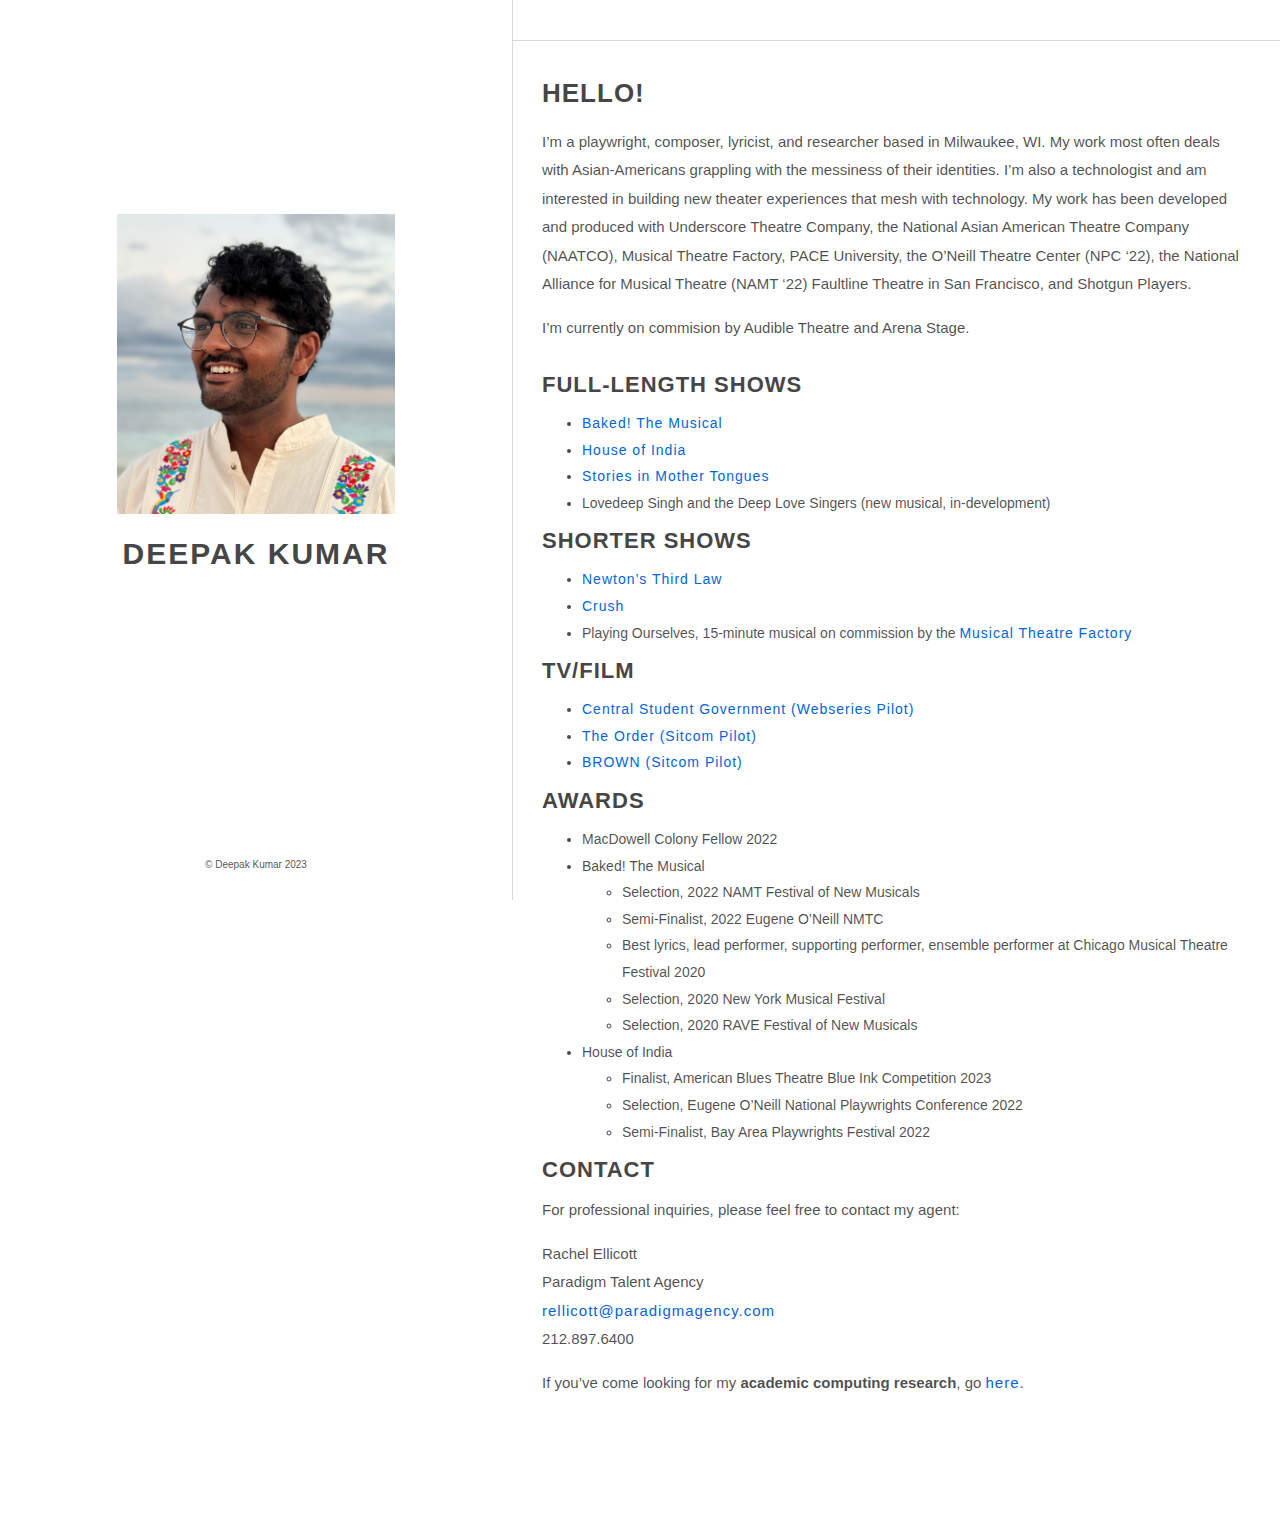
==== commit c61019a0: "Thoughtspace --> LDS" ====
--- a/index.html
+++ b/index.html
@@ -235,7 +235,7 @@
 <li><a href="https://bakedthemusical.com" target="_blank">Baked! The Musical</a></li>
 <li><a href="https://newplayexchange.org/plays/1586609/house-india" target="_blank">House of India</a></li>
 <li><a href="https://newplayexchange.org/plays/3053931/stories-mother-tongues" target="_blank">Stories in Mother Tongues</a></li>
-<li>Thoughtspace (new musical, in-development)</li>
+<li>Lovedeep Singh and the Deep Love Singers (new musical, in-development)</li>
 </ul>
 <h3> SHORTER SHOWS </h3>
 <ul>
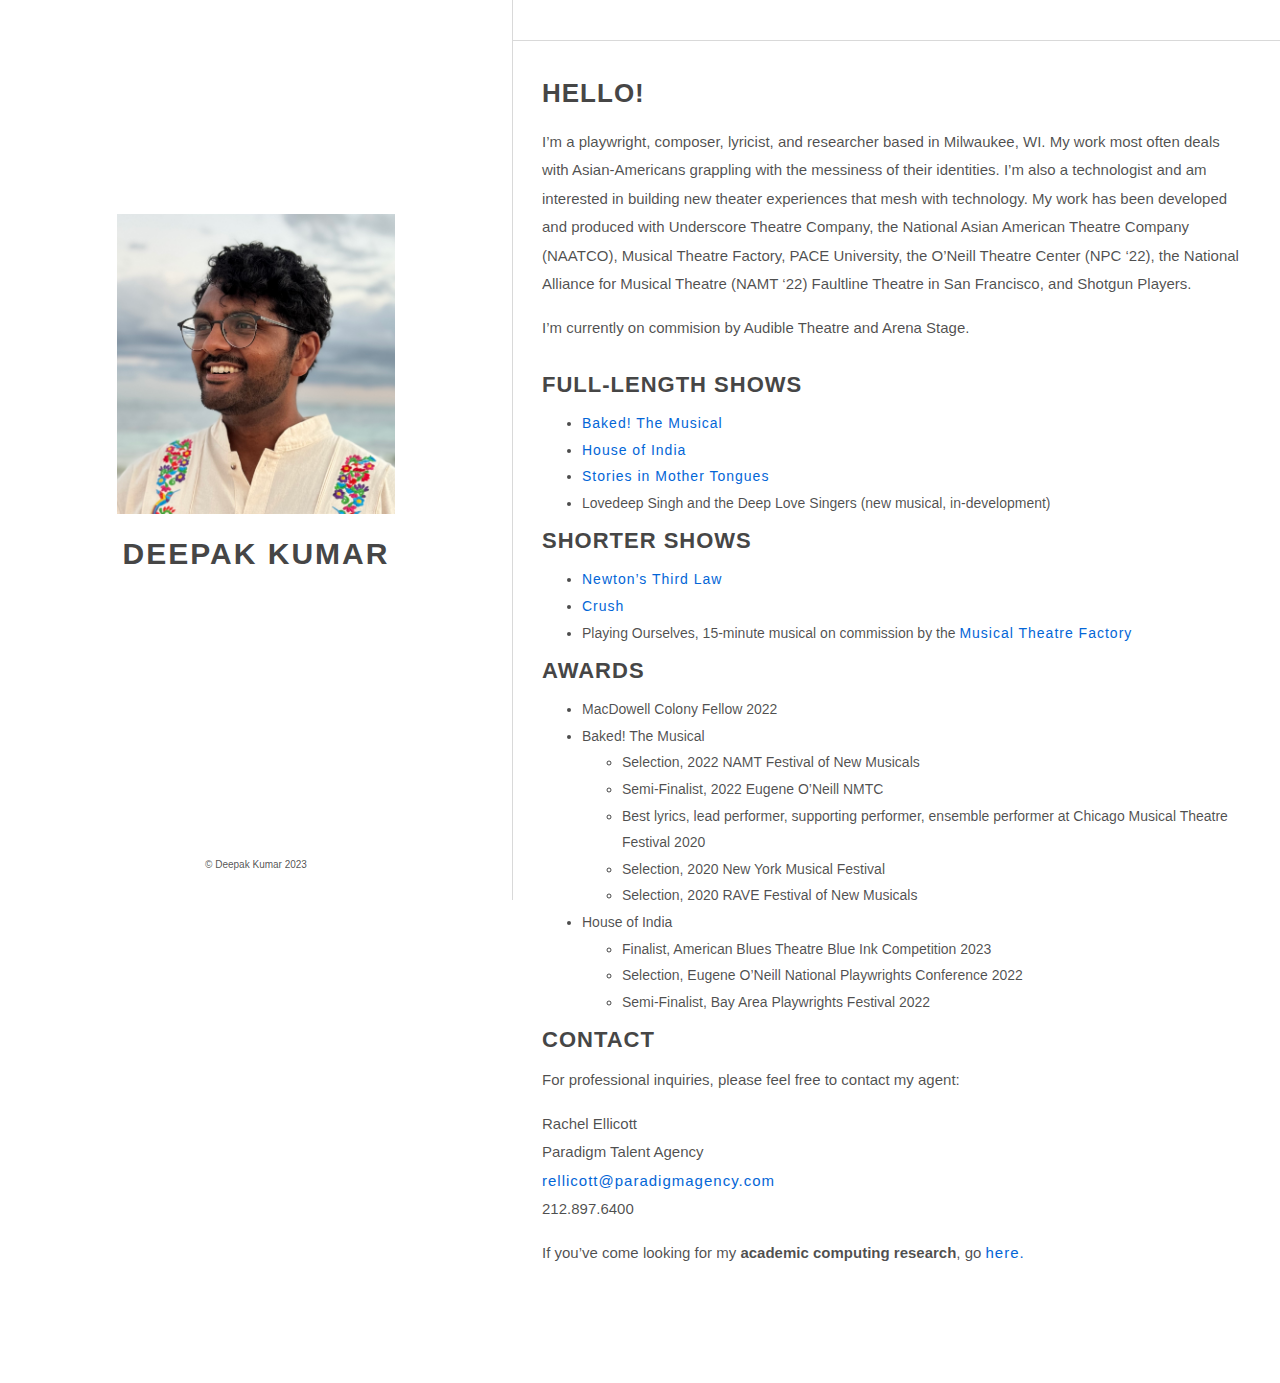
==== commit 1fdf3074: "Remove TV/Film" ====
--- a/index.html
+++ b/index.html
@@ -243,12 +243,6 @@
 <li><a href="https://newplayexchange.org/plays/879662/crush" target="_blank">Crush</a></li>
 <li>Playing Ourselves, 15-minute musical on commission by the <a href="https://mtf.nyc" target="_blank">Musical Theatre Factory</a></li>
 </ul>
-<h3> TV/FILM </h3>
-<ul>
-<li><a href="https://www.youtube.com/watch?v=WIfOAzYZO8Q" target="_blank">Central Student Government (Webseries Pilot) </a></li>
-<li><a href="https://kumarde.com/scripts/the_order.pdf" target="_blank"> The Order (Sitcom Pilot) </a></li>
-<li><a href="https://kumarde.com/scripts/brown.pdf" target="_blank"> BROWN (Sitcom Pilot) </a></li>
-</ul>
 <h3> AWARDS </h3>
 <ul>
 <li>MacDowell Colony Fellow 2022</li>
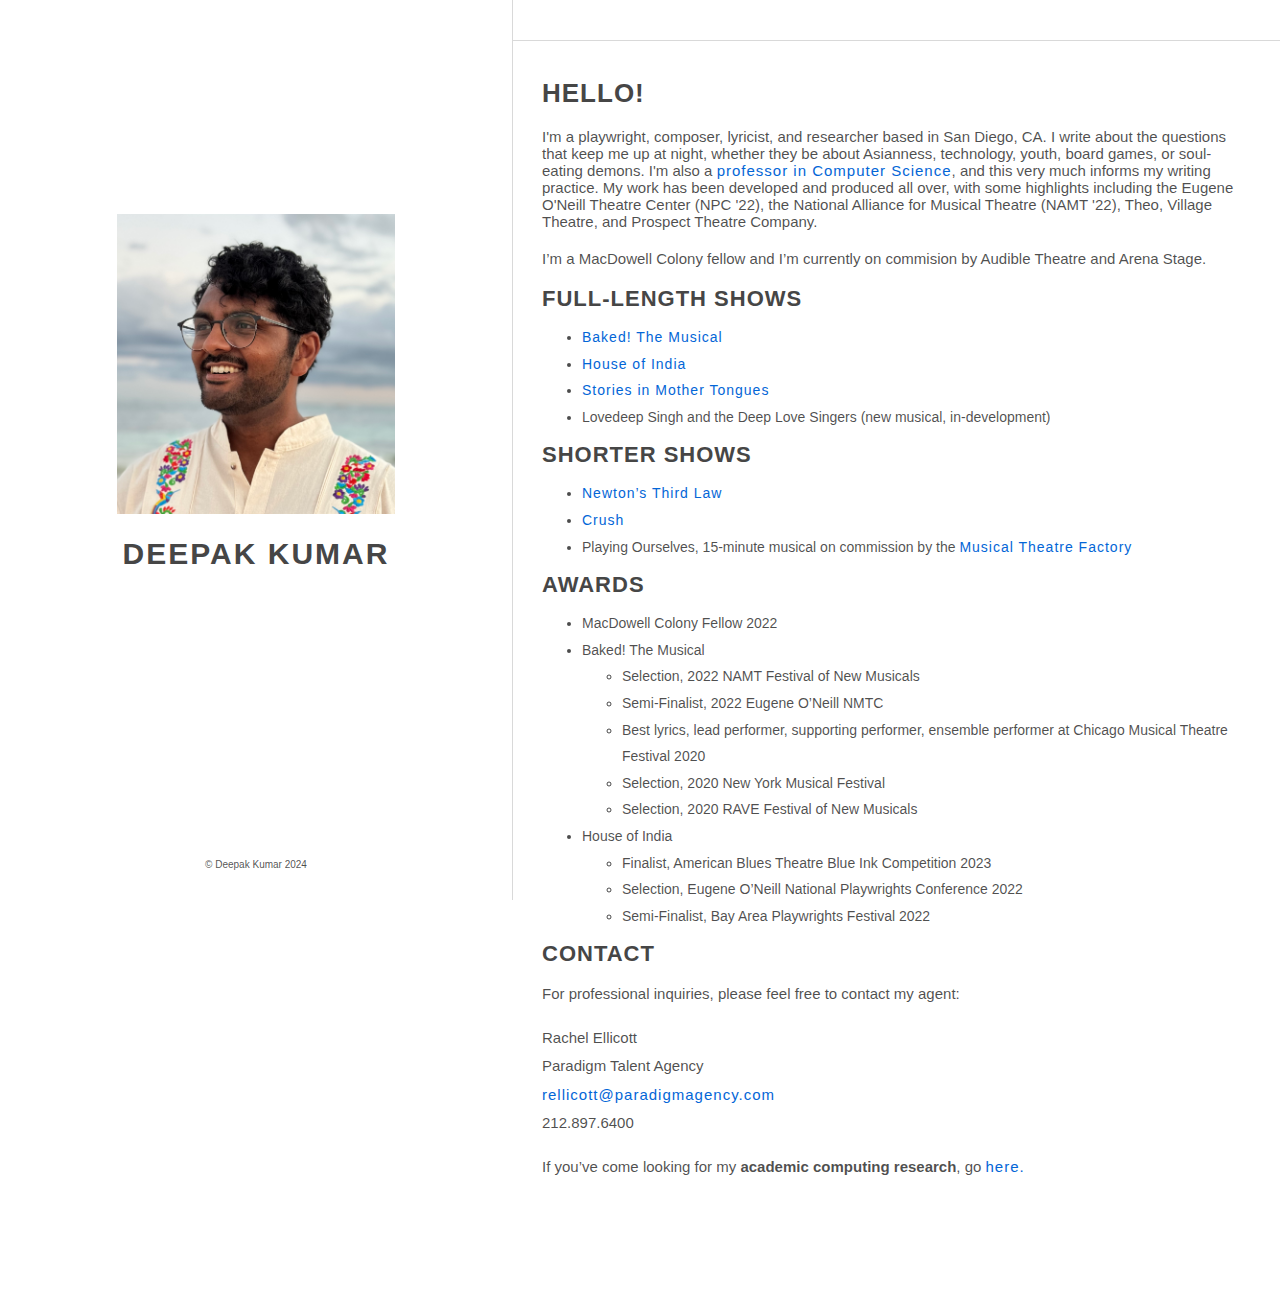
==== commit d1ae30b9: "Add / update bio" ====
--- a/index.html
+++ b/index.html
@@ -192,7 +192,7 @@
         &copy;
         
           Deepak Kumar
-          2023
+          2024
 
 
         
@@ -220,16 +220,17 @@
   >
     <div class="post-title post-content">
       <h2> HELLO! </h2> 
-<p>I&rsquo;m a playwright, composer, lyricist, and researcher based in Milwaukee, WI.
-My work most often deals with Asian-Americans grappling with the messiness of
-their identities. I&rsquo;m also a technologist and am interested in building new
-theater experiences that mesh with technology. My work has been developed and
-produced with Underscore Theatre Company, the National Asian American Theatre
-Company (NAATCO), Musical Theatre Factory, PACE University, the O&rsquo;Neill Theatre
-Center (NPC &lsquo;22), the National Alliance for Musical Theatre (NAMT &lsquo;22)
-Faultline Theatre in San Francisco, and Shotgun Players.</p>
-<p>I&rsquo;m currently on commision by Audible Theatre and Arena Stage.</p>
-<br>
+I'm a playwright, composer, lyricist, and researcher based in San Diego, CA.  I
+write about the questions that keep me up at night, whether they be about
+Asianness, technology, youth, board games, or soul-eating demons.  I'm also a
+<a href="https://kumarde.com" target="_blank"> professor in Computer Science</a>, and this very much informs my
+writing practice.  My work has been developed and produced all over, with some
+highlights including the Eugene O'Neill Theatre Center (NPC '22), the National
+Alliance for Musical Theatre (NAMT '22), Theo, Village Theatre, and Prospect
+Theatre Company.
+<p>I&rsquo;m a MacDowell Colony fellow and I&rsquo;m currently on commision by Audible Theatre
+and Arena Stage.
+<br></p>
 <h3> FULL-LENGTH SHOWS </h3>
 <ul>
 <li><a href="https://bakedthemusical.com" target="_blank">Baked! The Musical</a></li>
@@ -299,7 +300,7 @@
         &copy;
         
           Deepak Kumar
-          2023
+          2024
 
 
         
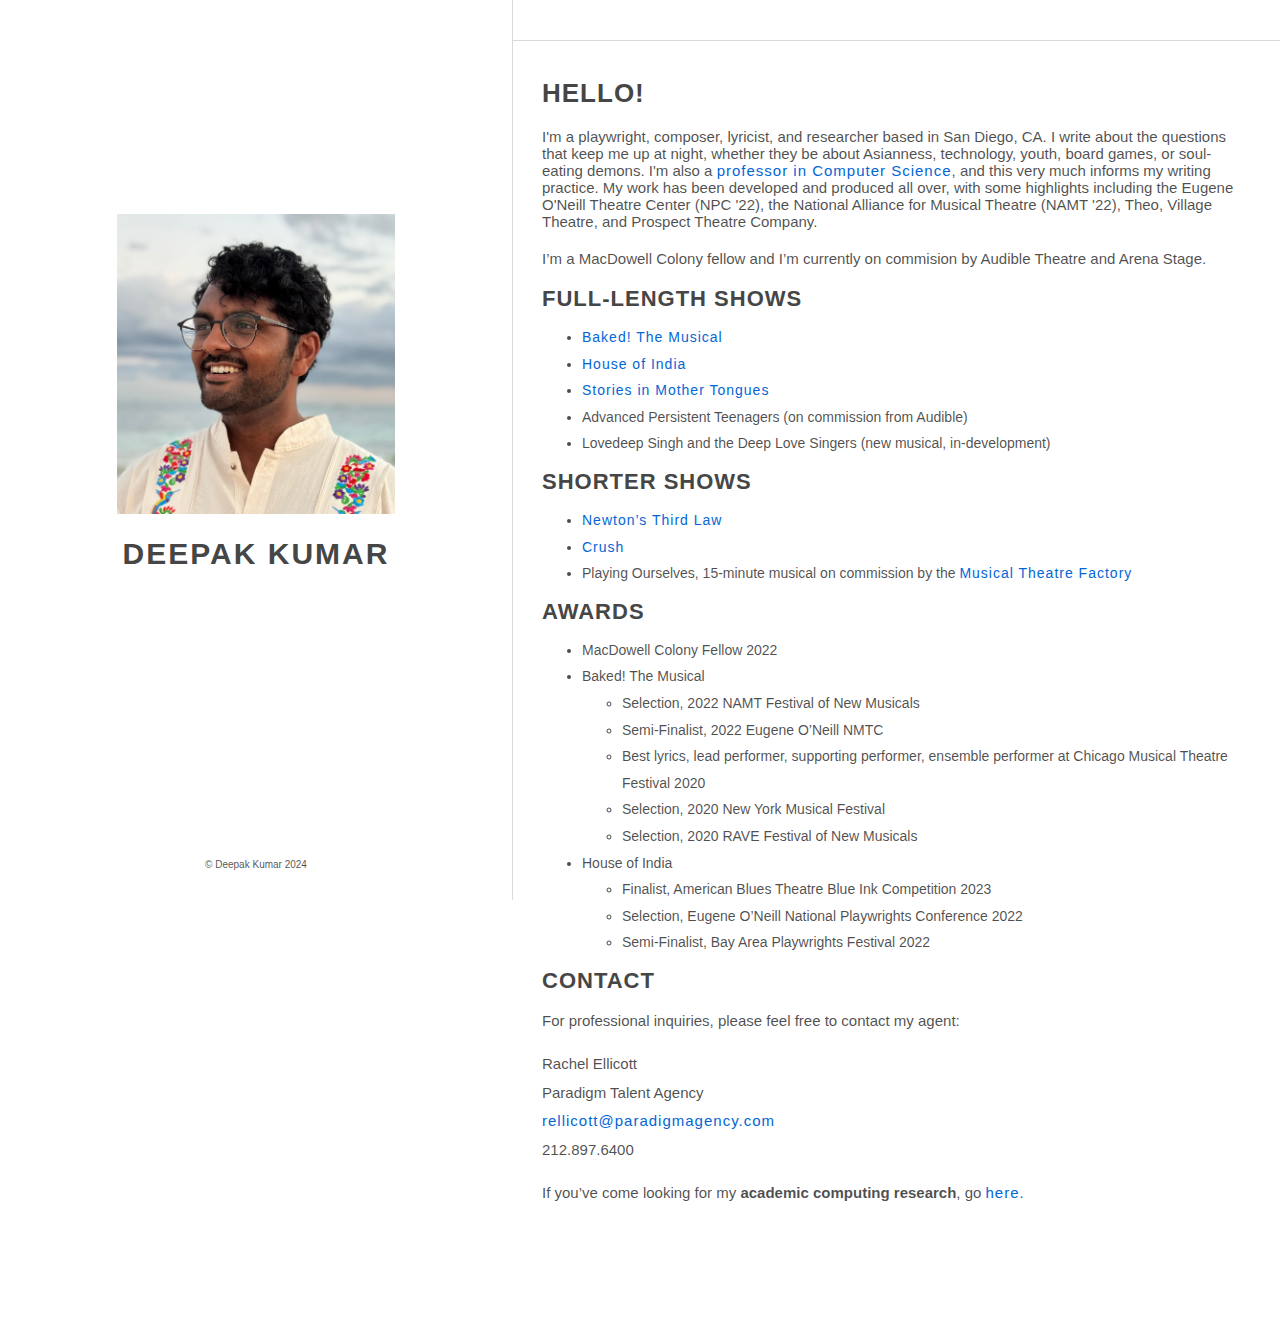
==== commit 91ed249c: "Hugo" ====
--- a/index.html
+++ b/index.html
@@ -236,6 +236,7 @@
 <li><a href="https://bakedthemusical.com" target="_blank">Baked! The Musical</a></li>
 <li><a href="https://newplayexchange.org/plays/1586609/house-india" target="_blank">House of India</a></li>
 <li><a href="https://newplayexchange.org/plays/3053931/stories-mother-tongues" target="_blank">Stories in Mother Tongues</a></li>
+<li>Advanced Persistent Teenagers (on commission from Audible)</li>
 <li>Lovedeep Singh and the Deep Love Singers (new musical, in-development)</li>
 </ul>
 <h3> SHORTER SHOWS </h3>
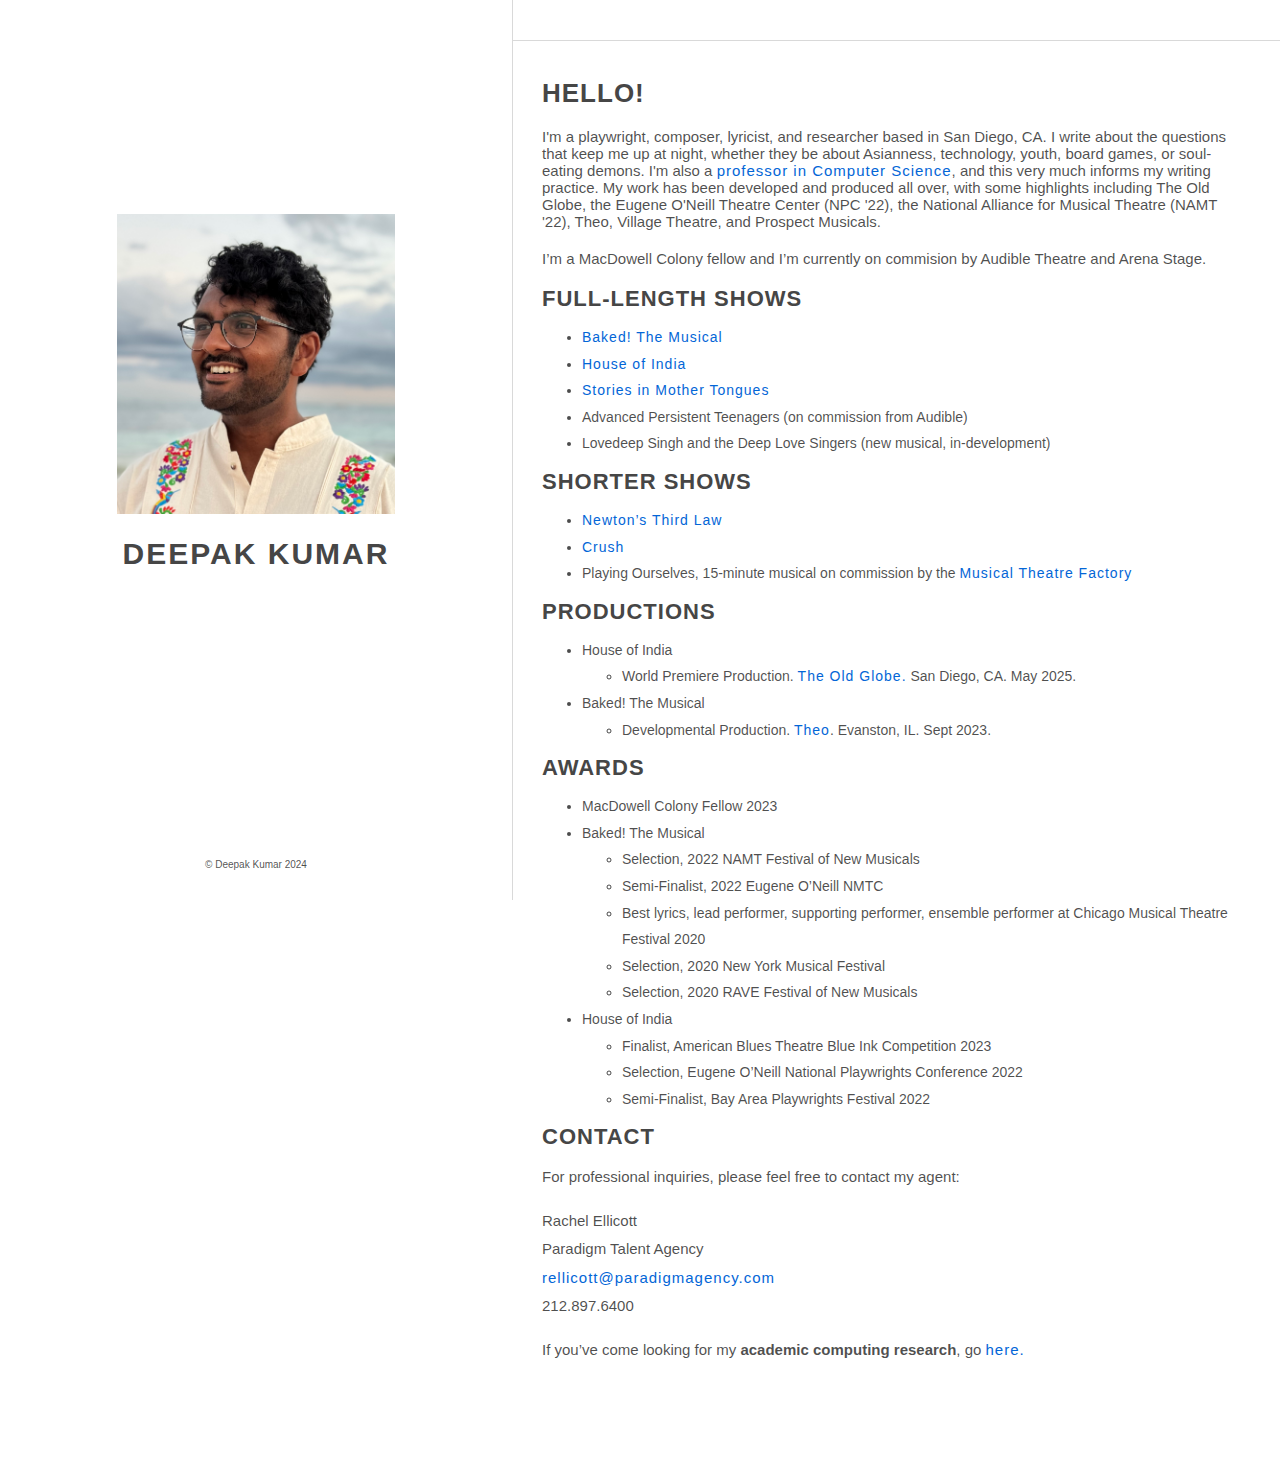
==== commit 30f80b50: "Update with productions" ====
--- a/index.html
+++ b/index.html
@@ -225,9 +225,9 @@
 Asianness, technology, youth, board games, or soul-eating demons.  I'm also a
 <a href="https://kumarde.com" target="_blank"> professor in Computer Science</a>, and this very much informs my
 writing practice.  My work has been developed and produced all over, with some
-highlights including the Eugene O'Neill Theatre Center (NPC '22), the National
+highlights including The Old Globe, the Eugene O'Neill Theatre Center (NPC '22), the National
 Alliance for Musical Theatre (NAMT '22), Theo, Village Theatre, and Prospect
-Theatre Company.
+Musicals.
 <p>I&rsquo;m a MacDowell Colony fellow and I&rsquo;m currently on commision by Audible Theatre
 and Arena Stage.
 <br></p>
@@ -245,9 +245,22 @@
 <li><a href="https://newplayexchange.org/plays/879662/crush" target="_blank">Crush</a></li>
 <li>Playing Ourselves, 15-minute musical on commission by the <a href="https://mtf.nyc" target="_blank">Musical Theatre Factory</a></li>
 </ul>
+<h3> PRODUCTIONS </h3>
+<ul>
+<li>House of India
+<ul>
+<li>World Premiere Production. <a href="https://www.theoldglobe.org/" target="_blank"> The Old Globe.</a> San Diego, CA. May 2025.</li>
+</ul>
+</li>
+<li>Baked! The Musical
+<ul>
+<li>Developmental Production. <a href="https://theo-u.com/" target="_blank">Theo</a>. Evanston, IL. Sept 2023.</li>
+</ul>
+</li>
+</ul>
 <h3> AWARDS </h3>
 <ul>
-<li>MacDowell Colony Fellow 2022</li>
+<li>MacDowell Colony Fellow 2023</li>
 <li>Baked! The Musical
 <ul>
 <li>Selection, 2022 NAMT Festival of New Musicals</li>
